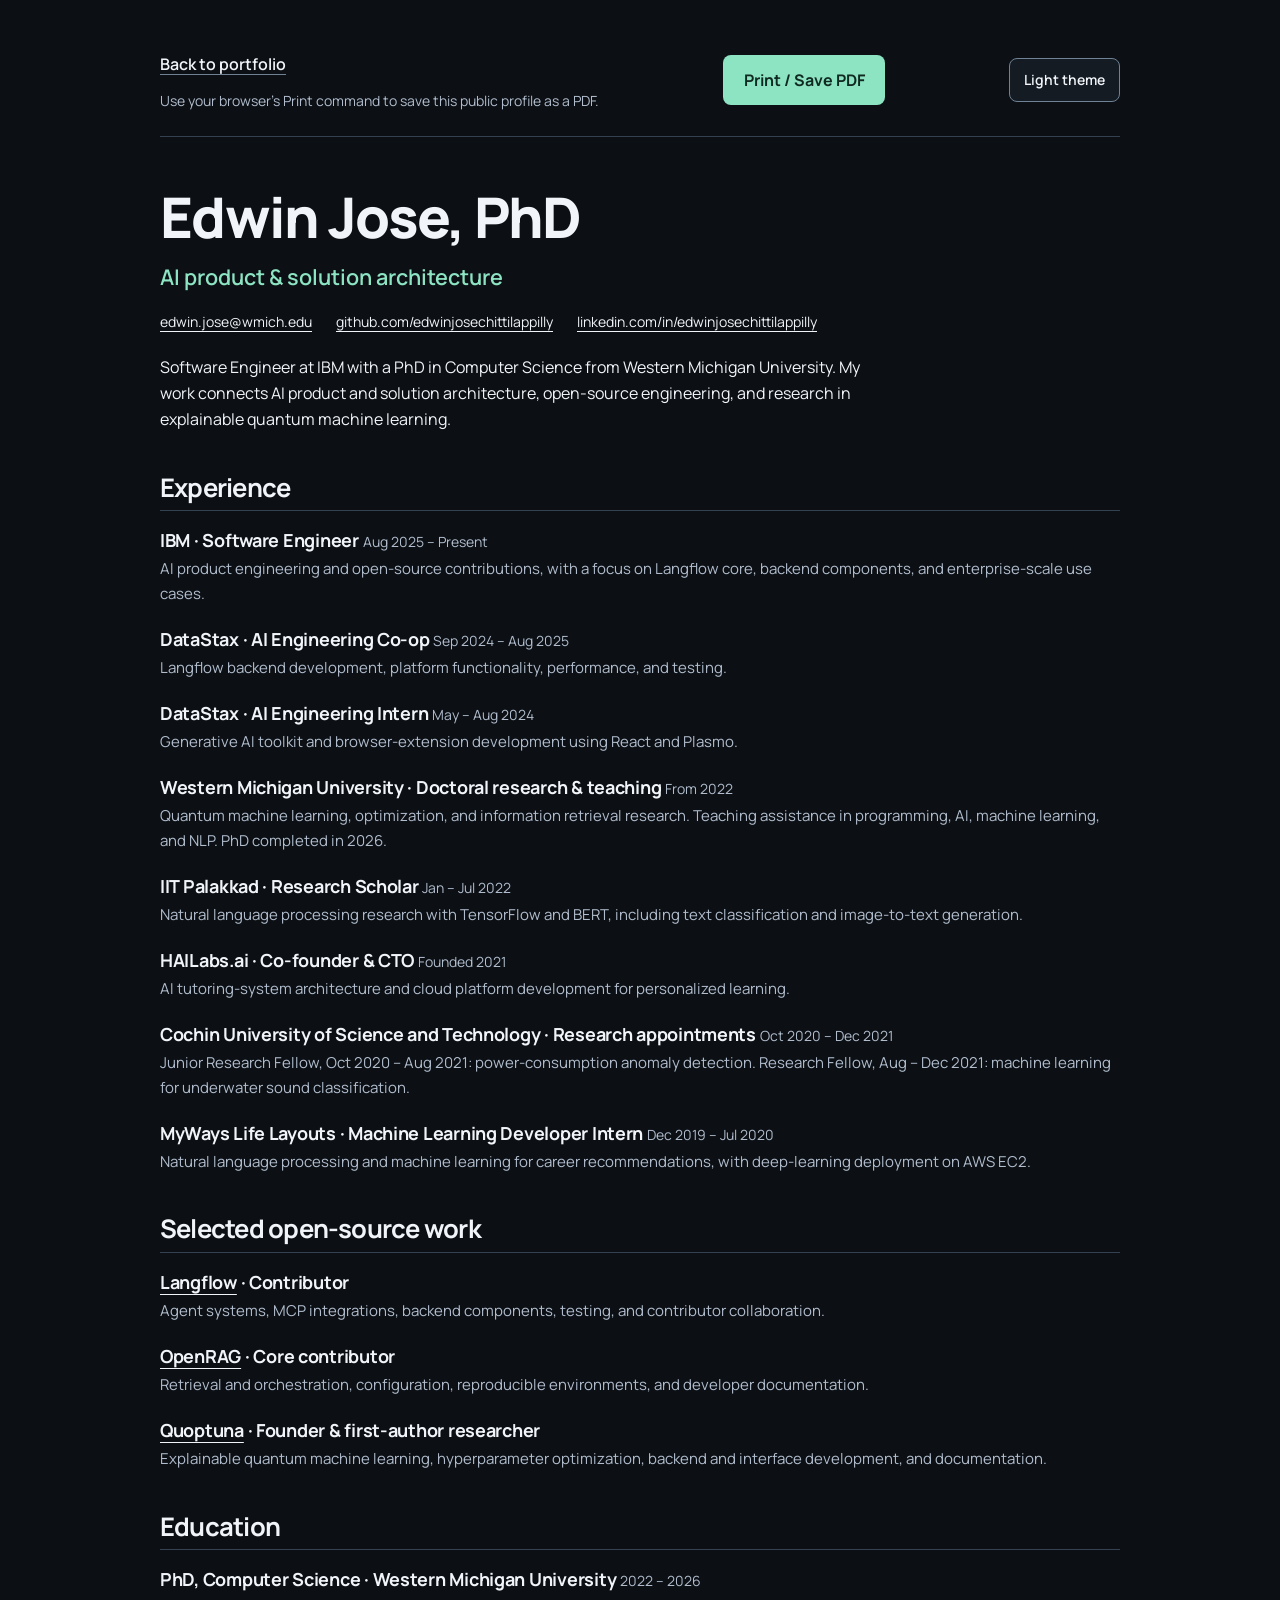
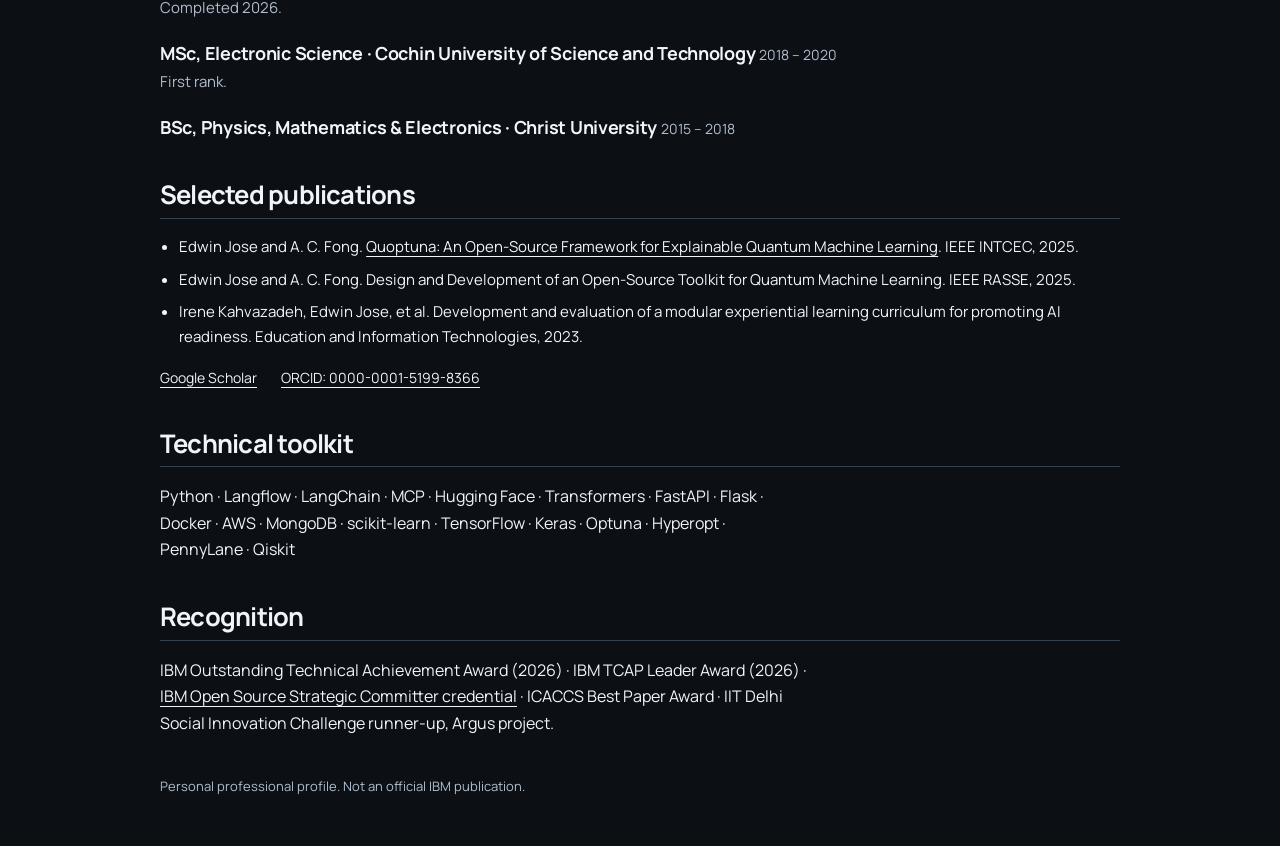
==== docs/print.html @ bef360bc "v1" ====
<!doctype html>
<html lang="en">
<head>
  <meta charset="utf-8">
  <meta name="viewport" content="width=device-width, initial-scale=1">
  <meta name="color-scheme" content="dark light">
  <meta name="theme-color" content="#0C1015">
  <meta name="description" content="A print-friendly public professional profile for Edwin Jose, Software Engineer and AI product and solution architecture practitioner.">
  <title>Edwin Jose | Printable professional profile</title>
  <script src="assets/theme-init.js"></script>
  <link rel="stylesheet" href="assets/styles.css">
  <script src="assets/site.js" defer></script>
</head>
<body>
  <a class="skip-link" href="#profile">Skip to profile</a>
  <main class="print-page" id="profile">
    <div class="print-toolbar">
      <div><a class="text-link" href="index.html">Back to portfolio</a><p>Use your browser’s Print command to save this public profile as a PDF.</p></div>
      <button type="button" class="button button-primary" data-print hidden>Print / Save PDF</button>
      <button type="button" class="theme-toggle" data-theme-toggle aria-label="Switch to light theme" aria-pressed="false" hidden><span data-theme-label>Light theme</span></button>
    </div>
    <header>
      <h1>Edwin Jose, PhD</h1>
      <p class="profile-subtitle">AI product &amp; solution architecture</p>
      <div class="print-contact"><a href="mailto:edwin.jose@wmich.edu">edwin.jose@wmich.edu</a><a href="https://github.com/edwinjosechittilappilly">github.com/edwinjosechittilappilly</a><a href="https://www.linkedin.com/in/edwinjosechittilappilly/">linkedin.com/in/edwinjosechittilappilly</a></div>
      <p class="print-summary">Software Engineer at IBM with a PhD in Computer Science from Western Michigan University. My work connects AI product and solution architecture, open-source engineering, and research in explainable quantum machine learning.</p>
    </header>
    <section aria-labelledby="experience-title">
      <h2 id="experience-title">Experience</h2>
      <article><h3>IBM · Software Engineer <span>Aug 2025 – Present</span></h3><p>AI product engineering and open-source contributions, with a focus on Langflow core, backend components, and enterprise-scale use cases.</p></article>
      <article><h3>DataStax · AI Engineering Co-op <span>Sep 2024 – Aug 2025</span></h3><p>Langflow backend development, platform functionality, performance, and testing.</p></article>
      <article><h3>DataStax · AI Engineering Intern <span>May – Aug 2024</span></h3><p>Generative AI toolkit and browser-extension development using React and Plasmo.</p></article>
      <article><h3>Western Michigan University · Doctoral research &amp; teaching <span>From 2022</span></h3><p>Quantum machine learning, optimization, and information retrieval research. Teaching assistance in programming, AI, machine learning, and NLP. PhD completed in 2026.</p></article>
      <article><h3>IIT Palakkad · Research Scholar <span>Jan – Jul 2022</span></h3><p>Natural language processing research with TensorFlow and BERT, including text classification and image-to-text generation.</p></article>
      <article><h3>HAILabs.ai · Co-founder &amp; CTO <span>Founded 2021</span></h3><p>AI tutoring-system architecture and cloud platform development for personalized learning.</p></article>
      <article><h3>Cochin University of Science and Technology · Research appointments <span>Oct 2020 – Dec 2021</span></h3><p>Junior Research Fellow, Oct 2020 – Aug 2021: power-consumption anomaly detection. Research Fellow, Aug – Dec 2021: machine learning for underwater sound classification.</p></article>
      <article><h3>MyWays Life Layouts · Machine Learning Developer Intern <span>Dec 2019 – Jul 2020</span></h3><p>Natural language processing and machine learning for career recommendations, with deep-learning deployment on AWS EC2.</p></article>
    </section>
    <section aria-labelledby="work-title">
      <h2 id="work-title">Selected open-source work</h2>
      <article><h3><a href="https://github.com/langflow-ai/langflow">Langflow</a> · Contributor</h3><p>Agent systems, MCP integrations, backend components, testing, and contributor collaboration.</p></article>
      <article><h3><a href="https://github.com/langflow-ai/openrag">OpenRAG</a> · Core contributor</h3><p>Retrieval and orchestration, configuration, reproducible environments, and developer documentation.</p></article>
      <article><h3><a href="https://github.com/Qentora/quoptuna">Quoptuna</a> · Founder &amp; first-author researcher</h3><p>Explainable quantum machine learning, hyperparameter optimization, backend and interface development, and documentation.</p></article>
    </section>
    <section aria-labelledby="education-title">
      <h2 id="education-title">Education</h2>
      <article><h3>PhD, Computer Science · Western Michigan University <span>2022 – 2026</span></h3><p>Completed 2026.</p></article>
      <article><h3>MSc, Electronic Science · Cochin University of Science and Technology <span>2018 – 2020</span></h3><p>First rank.</p></article>
      <article><h3>BSc, Physics, Mathematics &amp; Electronics · Christ University <span>2015 – 2018</span></h3></article>
    </section>
    <section aria-labelledby="research-title">
      <h2 id="research-title">Selected publications</h2>
      <ul>
        <li>Edwin Jose and A. C. Fong. <a href="https://doi.org/10.1109/INTCEC65580.2025.11256089">Quoptuna: An Open-Source Framework for Explainable Quantum Machine Learning</a>. IEEE INTCEC, 2025.</li>
        <li>Edwin Jose and A. C. Fong. Design and Development of an Open-Source Toolkit for Quantum Machine Learning. IEEE RASSE, 2025.</li>
        <li>Irene Kahvazadeh, Edwin Jose, et al. Development and evaluation of a modular experiential learning curriculum for promoting AI readiness. Education and Information Technologies, 2023.</li>
      </ul>
      <div class="print-contact"><a href="https://scholar.google.com/citations?user=ixU11F4AAAAJ">Google Scholar</a><a href="https://orcid.org/0000-0001-5199-8366">ORCID: 0000-0001-5199-8366</a></div>
    </section>
    <section aria-labelledby="skills-title">
      <h2 id="skills-title">Technical toolkit</h2>
      <p>Python · Langflow · LangChain · MCP · Hugging Face · Transformers · FastAPI · Flask · Docker · AWS · MongoDB · scikit-learn · TensorFlow · Keras · Optuna · Hyperopt · PennyLane · Qiskit</p>
    </section>
    <section aria-labelledby="recognition-title">
      <h2 id="recognition-title">Recognition</h2>
      <p>IBM Outstanding Technical Achievement Award (2026) · IBM TCAP Leader Award (2026) · <a href="https://www.credly.com/badges/7d3ca379-3edd-4765-b90c-b964ff041a8f/">IBM Open Source Strategic Committer credential</a> · ICACCS Best Paper Award · IIT Delhi Social Innovation Challenge runner-up, Argus project.</p>
    </section>
    <p class="print-disclaimer">Personal professional profile. Not an official IBM publication.</p>
  </main>
</body>
</html>
---- docs/assets/styles.css ----
@font-face {
  font-family: "Manrope";
  src: url("fonts/Manrope.ttf") format("truetype");
  font-style: normal;
  font-weight: 200 800;
  font-display: swap;
}

:root {
  color-scheme: dark;
  --ink: #0c1015;
  --surface: #151b23;
  --surface-raised: #1b2330;
  --text: #f1f5f9;
  --muted: #b1bdcd;
  --accent: #8de4c3;
  --accent-ink: #102a22;
  --line: #344150;
  --line-strong: #6f8195;
  --media-surface: #10161e;
  --gutter: clamp(1.25rem, 4vw, 4rem);
  --ease: cubic-bezier(.16, 1, .3, 1);
  font-family: "Manrope", sans-serif;
  font-size: 16px;
  scroll-behavior: smooth;
  scrollbar-color: var(--line-strong) var(--ink);
}

html[data-theme="light"] {
  color-scheme: light;
  --ink: #f4f7fa;
  --surface: #ffffff;
  --surface-raised: #e9eff5;
  --text: #14202b;
  --muted: #506073;
  --accent: #0b6b55;
  --accent-ink: #ffffff;
  --line: #c5ced8;
  --line-strong: #738295;
  --media-surface: #e9eff5;
}

* { box-sizing: border-box; }
[hidden] { display: none !important; }
body { margin: 0; background: var(--ink); color: var(--text); font-size: 1rem; font-weight: 400; line-height: 1.65; -webkit-font-smoothing: antialiased; }
::selection { background: var(--accent); color: var(--accent-ink); }
a { color: inherit; text-underline-offset: .25em; text-decoration-thickness: 1px; }
a:hover { color: var(--accent); }
a:focus-visible, button:focus-visible, summary:focus-visible { outline: 3px solid var(--accent); outline-offset: 5px; }
button { font: inherit; cursor: pointer; }
button, a, summary { -webkit-tap-highlight-color: transparent; }
h1, h2, h3, h4, p, figure, ol, ul, dl, dd { margin: 0; }
h1, h2, h3, h4 { line-height: 1.15; letter-spacing: -.03em; text-wrap: balance; }
h1 { font-weight: 800; }
h2 { font-size: clamp(2rem, 3.8vw, 3.5rem); font-weight: 700; }
h3 { font-size: 1.5rem; font-weight: 700; }
h4 { font-size: 1.0625rem; font-weight: 700; letter-spacing: -.015em; line-height: 1.4; }
p { max-width: 65ch; }
img { display: block; max-width: 100%; height: auto; }
[id] { scroll-margin-top: 2rem; }
.wrap { width: min(calc(100% - var(--gutter) * 2), 1280px); margin-inline: auto; }
.section-space { padding-block: clamp(4.5rem, 7vw, 7rem); }
.skip-link { position: fixed; z-index: 10; top: 1rem; left: 1rem; padding: .75rem 1rem; background: var(--accent); color: var(--accent-ink); transform: translateY(-180%); border-radius: 8px; font-weight: 700; }
.skip-link:focus { transform: none; color: var(--accent-ink); }
.site-header { display: flex; align-items: center; gap: 2rem; min-height: 88px; border-bottom: 1px solid var(--line); }
.wordmark { font-size: 1.125rem; font-weight: 800; letter-spacing: -.025em; white-space: nowrap; text-decoration: none; }
.wordmark-degree { margin-left: .5rem; color: var(--muted); font-size: .875rem; font-weight: 500; letter-spacing: 0; }
.primary-navigation { display: flex; gap: clamp(1rem, 2.2vw, 2rem); margin-left: auto; }
.primary-navigation a { padding-block: 1rem; text-decoration: none; font-weight: 500; white-space: nowrap; }
.header-controls { display: flex; align-items: center; gap: .625rem; }
.theme-toggle, .menu-button { min-height: 44px; padding: .5rem .875rem; background: var(--surface); color: var(--text); border: 1px solid var(--line-strong); border-radius: 8px; font-size: .875rem; font-weight: 600; white-space: nowrap; }
.theme-toggle:hover, .menu-button:hover { background: var(--surface-raised); color: var(--accent); border-color: var(--accent); }
.theme-toggle:active, .menu-button:active, .button:active { transform: translateY(1px); }
.menu-button { display: none; }
.hero { display: grid; grid-template-columns: minmax(0, 1.55fr) minmax(0, 1fr); gap: 3rem; padding-block: clamp(2.75rem, 4.5vw, 4.5rem) clamp(3rem, 4.5vw, 4.5rem); align-items: end; }
.hero-identity { animation: arrive .8s var(--ease); }
.hero h1 { font-size: clamp(3.75rem, 6.5vw, 6rem); line-height: 1.08; letter-spacing: -.04em; white-space: nowrap; }
.hero h1 span { font-size: .42em; font-weight: 500; letter-spacing: -.025em; }
.hero-focus { margin-top: 1.1rem; font-size: clamp(1.75rem, 3vw, 2.75rem); color: var(--accent); line-height: 1.22; letter-spacing: -.03em; font-weight: 600; }
.hero-actions { display: flex; align-items: center; flex-wrap: wrap; gap: 1.5rem; margin-top: 1.75rem; }
.button { display: inline-flex; align-items: center; justify-content: center; min-height: 48px; padding: .7rem 1.2rem; border: 1px solid transparent; border-radius: 8px; font-size: 1rem; font-weight: 700; text-decoration: none; white-space: nowrap; }
.button-primary { background: var(--accent); color: var(--accent-ink); }
.button-primary:hover { background: var(--text); color: var(--ink); }
.text-link { display: inline-block; font-weight: 600; text-decoration-color: var(--line-strong); padding-block: .2rem; }
.text-link:hover { text-decoration-color: var(--accent); }
.hero-context { padding-bottom: .2rem; }
.hero-intro { font-size: clamp(1.125rem, 1.65vw, 1.375rem); line-height: 1.6; max-width: 34ch; text-wrap: pretty; }
.current-role { margin-top: 1.5rem; color: var(--muted); }
.current-role strong { display: block; color: var(--text); font-weight: 600; }
.hero-context > .text-link { margin-top: .7rem; color: var(--muted); font-size: .9375rem; }
.hero-context > .text-link:hover { color: var(--accent); }
.section-heading { margin-bottom: 2rem; }
.section-heading > p { margin-top: .75rem; color: var(--muted); }
.work-heading h2 { font-size: clamp(1.75rem, 2.7vw, 2.5rem); }
.work-heading { padding-top: 1.5rem; border-top: 1px solid var(--line); }
.project-grid { display: grid; grid-template-columns: minmax(0, 7fr) minmax(0, 5fr); gap: 1.5rem; }
.project { min-width: 0; overflow: hidden; background: var(--surface); border: 1px solid var(--line); border-radius: 16px; }
.project-media { padding: 1.25rem 1.25rem .875rem; background: var(--media-surface); }
.project-media img { width: 100%; object-fit: contain; }
.project-media figcaption { margin-top: .75rem; color: var(--muted); font-size: .8125rem; line-height: 1.4; }
.project-copy { padding: 1.75rem; }
.project-title-line { display: flex; align-items: baseline; flex-wrap: wrap; gap: .4rem 1rem; margin-bottom: .875rem; }
.project-title-line h3 { font-size: clamp(1.75rem, 2.5vw, 2.5rem); letter-spacing: -.035em; }
.project-role { font-size: .875rem; color: var(--accent); font-weight: 500; }
.project-copy > p { color: var(--muted); }
.project-copy > .project-thesis { margin-bottom: 1rem; color: var(--text); font-size: 1.375rem; line-height: 1.4; letter-spacing: -.02em; font-weight: 600; }
.project-links { display: flex; flex-wrap: wrap; gap: .5rem 1.5rem; margin-top: 1.25rem; }
.project-links .text-link { font-size: .9375rem; }
.project-featured { grid-column: 1 / -1; display: grid; grid-template-columns: minmax(0, 1.4fr) minmax(0, 1fr); }
.project-featured .project-media { display: flex; flex-direction: column; justify-content: center; padding: 1.5rem; }
.project-featured .project-media img { margin-block: auto; }
.project-featured .project-media figcaption { padding-top: .5rem; }
.project-featured .project-copy { padding: 2rem; }
.project-featured .project-title-line { display: block; }
.project-featured .project-title-line h3 { font-size: 2.75rem; margin-bottom: .5rem; }
.project-langflow .project-media img { aspect-ratio: 1600 / 920; }
.project-quoptuna .project-media { display: flex; flex-direction: column; justify-content: center; }
.project-quoptuna .project-media img { aspect-ratio: 2; }
.project-langflow, .project-quoptuna { display: flex; flex-direction: column; }
.project-langflow .project-copy, .project-quoptuna .project-copy { flex: 1; }
.project-quoptuna .project-media { min-height: 0; flex: 0 0 auto; }
.project-details { margin-top: 1rem; }
details { border-top: 1px solid var(--line); }
summary { padding-block: .875rem; font-size: .9375rem; font-weight: 600; cursor: pointer; list-style-position: inside; }
summary::marker { color: var(--accent); }
summary:hover { color: var(--accent); }
.detail-content { padding-block: .25rem 1rem; color: var(--muted); font-size: 1rem; }
.detail-content p + p { margin-top: .75rem; }
.profile-section { margin-top: clamp(4.5rem, 7vw, 7rem); border-top: 1px solid var(--line); }
.profile-introduction { display: grid; grid-template-columns: minmax(0, 1fr) minmax(0, 1fr); gap: 4rem; margin-bottom: 4rem; }
.profile-copy { color: var(--muted); }
.profile-copy p:first-child { font-size: 1.125rem; color: var(--text); }
.profile-copy p + p { margin-top: 1rem; }
.practice-layout { display: grid; grid-template-columns: minmax(0, 1.6fr) minmax(0, 1fr); gap: clamp(2.5rem, 6vw, 6rem); }
.subsection-heading { display: flex; justify-content: space-between; align-items: baseline; flex-wrap: wrap; gap: .75rem; margin-bottom: 1.5rem; }
.subsection-heading .text-link { font-size: .9375rem; }
.timeline-entry { display: grid; grid-template-columns: 10rem minmax(0, 1fr); gap: 1.5rem; padding-block: 1.5rem; border-top: 1px solid var(--line); }
.timeline-date { font-size: .875rem; color: var(--muted); font-variant-numeric: tabular-nums; padding-top: .1rem; }
.timeline-entry h4 { font-size: 1.125rem; }
.role-title { margin-block: .25rem .6rem; color: var(--accent); font-weight: 500; font-size: .9375rem; }
.timeline-entry p:not(.timeline-date, .role-title) { color: var(--muted); }
.earlier-experience { margin-top: .5rem; }
.earlier-entries article { padding-block: 1rem; }
.earlier-entries h4 { color: var(--text); }
.capabilities-column > h3 { margin-bottom: 1.5rem; }
.capability-list > div { margin-top: 1.5rem; }
.capability-list dt { font-weight: 700; margin-bottom: .5rem; }
.capability-list dd { color: var(--muted); font-size: 1rem; line-height: 1.8; }
.research-section { border-top: 1px solid var(--line); }
.research-section .section-heading { margin-bottom: 3rem; }
.research-layout { display: grid; grid-template-columns: minmax(0, 1.6fr) minmax(0, 1fr); gap: clamp(2.5rem, 6vw, 6rem); }
.publication-list article { padding-block: 1.75rem; border-top: 1px solid var(--line); }
.publication-list article:first-child { padding-top: 0; border-top: 0; }
.publication-meta { font-size: .875rem; color: var(--accent); margin-bottom: .75rem; }
.publication-list h3 { font-size: clamp(1.25rem, 1.75vw, 1.5rem); line-height: 1.4; letter-spacing: -.02em; }
.publication-list h3 a { text-decoration-color: var(--line-strong); }
.publication-list article > p:last-child { color: var(--muted); font-size: .875rem; margin-top: .75rem; }
.research-links { display: flex; flex-wrap: wrap; gap: 1.5rem; margin-top: .75rem; }
.credentials { border-left: 1px solid var(--line); padding-left: 2rem; }
.credentials h3 { font-size: 1.25rem; margin-bottom: 1.5rem; }
.education-list, .recognition-list { list-style: none; padding: 0; }
.education-list li + li { margin-top: 1.25rem; }
.education-list p { color: var(--muted); font-size: .9375rem; }
.education-list .credential-detail { margin-top: .25rem; font-size: .875rem; }
.recognition-block { margin-top: 2.5rem; }
.recognition-list li { font-size: 1rem; line-height: 1.5; }
.recognition-list li + li { margin-top: 1rem; }
.recognition-list span { display: block; color: var(--muted); font-size: .875rem; margin-top: .2rem; }
.recognition-list a { text-decoration-color: var(--line-strong); }
.recognition-block details { margin-top: 1.25rem; }
.contact-section { display: grid; grid-template-columns: minmax(0, 1fr) auto; align-items: end; gap: 3rem; border-top: 1px solid var(--line); }
.contact-section h2 { font-size: clamp(2.75rem, 5.5vw, 5rem); line-height: 1.1; letter-spacing: -.035em; }
.contact-section p { margin-top: 1.5rem; color: var(--muted); }
.contact-email { display: inline-block; margin-top: 1.5rem; color: var(--accent); font-size: clamp(1.25rem, 2.8vw, 2.5rem); line-height: 1.4; letter-spacing: -.025em; font-weight: 600; overflow-wrap: anywhere; }
.contact-links { display: flex; flex-direction: column; align-items: flex-start; gap: .75rem; padding-bottom: .3rem; }
.contact-links a { text-decoration-color: var(--line-strong); font-weight: 500; }
.site-footer { display: flex; align-items: baseline; justify-content: space-between; gap: 1.5rem; border-top: 1px solid var(--line); padding-block: 1.5rem; font-size: .8125rem; color: var(--muted); }
.site-footer p:first-child { color: var(--text); font-weight: 600; white-space: nowrap; }
.site-footer a { white-space: nowrap; }
@keyframes arrive { from { opacity: .9; transform: translateY(10px); } to { opacity: 1; transform: translateY(0); } }

@media (min-width: 1025px) {
  .project-langflow .project-media, .project-quoptuna .project-media { height: 335px; }
  .project-langflow .project-media img, .project-quoptuna .project-media img { min-height: 0; flex: 1; height: calc(100% - 2rem); object-fit: contain; }
}
@media (max-width: 1100px) {
  .site-header { gap: 1.25rem; }
  .primary-navigation { gap: 1rem; }
  .primary-navigation a { font-size: .9375rem; }
  .hero { gap: 2rem; grid-template-columns: minmax(0, 1.4fr) minmax(0, 1fr); }
  .hero h1 { font-size: clamp(3rem, 6.2vw, 4.5rem); }
  .project-featured { grid-template-columns: minmax(0, 1.15fr) minmax(0, 1fr); }
  .project-featured .project-copy { padding: 1.5rem; }
  .project-featured .project-media { padding: 1.25rem; }
  .project-copy { padding: 1.5rem; }
  .timeline-entry { grid-template-columns: 1fr; gap: .35rem; }
  .profile-introduction { gap: 2.5rem; }
  .credentials { padding-left: 1.5rem; }
}
@media (max-width: 800px) {
  .site-header { flex-wrap: wrap; gap: .5rem 1rem; padding-block: 1rem; min-height: 80px; }
  .header-controls { margin-left: auto; }
  .primary-navigation { order: 3; margin-left: 0; width: 100%; justify-content: space-between; }
  .primary-navigation a { padding-block: .5rem; }
  .site-header[data-enhanced="true"] .menu-button { display: inline-flex; align-items: center; }
  .site-header[data-enhanced="true"] .primary-navigation { display: none; }
  .site-header[data-enhanced="true"] .primary-navigation.is-open { display: flex; }
  .hero { grid-template-columns: 1fr; gap: 2rem; padding-block: 3rem; }
  .hero h1 { font-size: clamp(3rem, 10vw, 5.5rem); }
  .hero-focus { font-size: clamp(1.75rem, 5vw, 2.75rem); }
  .hero-focus br { display: none; }
  .hero-intro { max-width: 48ch; font-size: 1.125rem; }
  .current-role { margin-top: 1rem; }
  .current-role strong { display: inline; }
  .project-grid { gap: 1.25rem; grid-template-columns: 1fr 1fr; }
  .project-featured { grid-template-columns: 1fr; }
  .project-featured .project-media { min-height: 0; padding: 1.25rem; }
  .project-featured .project-media img { margin-block: 0; }
  .project-title-line { display: block; }
  .project-title-line h3 { margin-bottom: .4rem; }
  .project-featured .project-title-line h3 { font-size: 2.25rem; }
  .project-media { padding: 1rem; }
  .project-langflow .project-media, .project-quoptuna .project-media { min-height: 205px; display: flex; flex-direction: column; justify-content: center; }
  .project-langflow .project-media img, .project-quoptuna .project-media img { margin-block: auto; }
  .project-media figcaption { font-size: .75rem; }
  .project-copy { padding: 1.25rem; }
  .profile-introduction { grid-template-columns: 1fr; gap: 1.5rem; margin-bottom: 3rem; }
  .practice-layout, .research-layout { grid-template-columns: minmax(0, 1.3fr) minmax(0, 1fr); gap: 2rem; }
  .capabilities-column > h3 { font-size: 1.3rem; }
  .credentials { padding-left: 1.25rem; }
  .contact-section { gap: 2rem; }
  .site-footer { flex-wrap: wrap; }
  .site-footer p:nth-child(2) { order: 3; width: 100%; }
}
@media (max-width: 600px) {
  :root { --gutter: 1.25rem; }
  .site-header { gap: .75rem; }
  .wordmark { font-size: 1rem; }
  .wordmark-degree { display: none; }
  .header-controls { gap: .5rem; }
  .theme-toggle, .menu-button { font-size: .8125rem; padding-inline: .625rem; }
  .primary-navigation { display: grid; grid-template-columns: 1fr 1fr; gap: .25rem 1rem; }
  .site-header[data-enhanced="true"] .primary-navigation.is-open { display: grid; }
  .primary-navigation a { font-size: 1rem; }
  .hero { padding-block: 2.5rem; gap: 1.75rem; }
  .hero h1 { font-size: clamp(2.75rem, 10vw, 3.75rem); }
  .hero h1 span { font-size: .39em; }
  .hero-focus { font-size: clamp(1.625rem, 6.5vw, 2.25rem); max-width: 18ch; margin-top: .875rem; }
  .hero-focus br { display: initial; }
  .hero-actions { margin-top: 1.5rem; gap: 1.25rem; }
  .hero-intro { font-size: 1rem; }
  .current-role { font-size: .875rem; }
  .hero-context > .text-link { font-size: .875rem; }
  .work-heading { padding-top: 1.25rem; }
  .section-heading { margin-bottom: 1.5rem; }
  .section-heading > p { margin-top: .6rem; }
  .project-grid { grid-template-columns: 1fr; }
  .project-featured { grid-column: auto; }
  .project-featured .project-media { padding: 1rem; }
  .project-featured .project-copy, .project-copy { padding: 1.25rem; }
  .project-title-line { display: flex; }
  .project-title-line h3, .project-featured .project-title-line h3 { font-size: 2rem; margin-bottom: 0; }
  .project-featured .project-title-line { display: flex; }
  .project-copy > .project-thesis { font-size: 1.25rem; }
  .project-langflow .project-media, .project-quoptuna .project-media { min-height: 0; }
  .project-langflow .project-media img, .project-quoptuna .project-media img { margin-block: 0; }
  .practice-layout, .research-layout { grid-template-columns: 1fr; gap: 3rem; }
  .profile-introduction { margin-bottom: 2.5rem; }
  .profile-copy p:first-child { font-size: 1rem; }
  .timeline-entry { padding-block: 1.25rem; }
  .capabilities-column { padding-top: 2rem; border-top: 1px solid var(--line); }
  .capability-list { display: grid; grid-template-columns: 1fr; }
  .capabilities-column > h3 { margin-bottom: 0; font-size: 1.5rem; }
  .research-section .section-heading { margin-bottom: 2rem; }
  .publication-list article { padding-block: 1.5rem; }
  .credentials { border-left: 0; border-top: 1px solid var(--line); padding: 2rem 0 0; }
  .contact-section { grid-template-columns: 1fr; gap: 2.5rem; }
  .contact-section h2 { font-size: clamp(2.625rem, 10vw, 3.75rem); }
  .contact-section p { margin-top: 1.25rem; }
  .contact-links { display: grid; grid-template-columns: 1fr 1fr; gap: .75rem 1rem; }
  .contact-email { font-size: clamp(1.125rem, 5.2vw, 1.75rem); }
}
@media (prefers-reduced-motion: reduce) {
  :root { scroll-behavior: auto; }
  *, *::before, *::after { animation: none !important; transition: none !important; }
}

/* The public profile remains a complete, standalone document. */
.print-page { width: min(calc(100% - var(--gutter) * 2), 960px); margin-inline: auto; padding-block: 3rem; }
.print-toolbar { display: flex; justify-content: space-between; align-items: center; flex-wrap: wrap; gap: 1.5rem; padding-bottom: 1.5rem; margin-bottom: 3rem; border-bottom: 1px solid var(--line); }
.print-toolbar p { color: var(--muted); font-size: .875rem; margin-top: .5rem; }
.print-page h1 { font-size: clamp(2.5rem, 6vw, 3.5rem); }
.print-page .profile-subtitle { margin-top: .6rem; color: var(--accent); font-size: 1.35rem; font-weight: 600; }
.print-contact { display: flex; flex-wrap: wrap; gap: .4rem 1.5rem; font-size: .875rem; margin-top: 1rem; }
.print-contact a { overflow-wrap: anywhere; }
.print-page .print-summary { margin-top: 1.25rem; max-width: 70ch; }
.print-page section { margin-top: 2.5rem; }
.print-page section h2 { padding-bottom: .5rem; margin-bottom: 1rem; border-bottom: 1px solid var(--line); font-size: 1.6rem; }
.print-page article + article { margin-top: 1.2rem; }
.print-page article h3 { font-size: 1.125rem; line-height: 1.45; letter-spacing: -.015em; }
.print-page article h3 span { font-size: .875rem; color: var(--muted); font-weight: 400; letter-spacing: 0; }
.print-page article p { margin-top: .25rem; max-width: none; font-size: .9375rem; color: var(--muted); }
.print-page ul { padding-left: 1.2rem; font-size: .9375rem; }
.print-page li + li { margin-top: .5rem; }
.print-disclaimer { margin-top: 2.5rem; font-size: .8125rem; color: var(--muted); }
@media (max-width: 600px) {
  .print-page { padding-block: 2rem; }
  .print-toolbar { align-items: flex-start; flex-direction: column; }
  .print-contact { flex-direction: column; }
  .print-page article h3 span { display: block; }
}
@media print {
  :root, html[data-theme="light"] {
    color-scheme: light;
    --ink: #fff;
    --surface: #fff;
    --surface-raised: #fff;
    --text: #111;
    --muted: #444;
    --accent: #174d3e;
    --accent-ink: #fff;
    --line: #bbb;
    --line-strong: #666;
    --media-surface: #fff;
    font-size: 10pt;
    scroll-behavior: auto;
  }
  @page { margin: 16mm; background: #fff; }
  html { background: #fff !important; }
  body { background: #fff !important; color: #111 !important; font-size: 10pt; line-height: 1.5; }
  *, *::before, *::after { animation: none !important; transition: none !important; }
  .skip-link, .site-header, .hero-actions, .site-footer, .print-toolbar { display: none !important; }
  a { color: #174d3e; text-decoration: underline; text-decoration-thickness: .5pt; overflow-wrap: anywhere; }
  h2, h3, h4 { break-after: avoid; }
  .wrap { width: 100%; max-width: none; }
  .section-space { padding-block: 1.75rem; }
  .hero { padding-block: 0 2rem; gap: 2rem; }
  .hero h1 { font-size: 3.5rem; }
  .hero-focus { font-size: 1.75rem; }
  .hero-intro { font-size: 1rem; }
  .section-heading { margin-bottom: 1.25rem; }
  h2 { font-size: 2rem; }
  .project-grid { display: block; }
  .project { margin-bottom: 1.5rem; border: 1px solid #bbb; break-inside: avoid; }
  .project-featured { display: block; }
  .project-media { display: none !important; }
  .project-copy, .project-featured .project-copy { padding: 1.25rem; }
  .project-title-line h3, .project-featured .project-title-line h3 { font-size: 1.75rem; }
  .project-copy > .project-thesis { font-size: 1.2rem; }
  .profile-section { margin-top: 2rem; }
  .profile-introduction { gap: 2rem; margin-bottom: 2rem; }
  .practice-layout, .research-layout { display: block; }
  .timeline-entry { grid-template-columns: 10rem 1fr; padding-block: 1rem; break-inside: avoid; }
  .capabilities-column { margin-top: 1.5rem; }
  .capability-list { display: grid; grid-template-columns: 1fr 1fr; gap: 0 2rem; }
  details::details-content { display: block; content-visibility: visible; }
  details > summary { display: none; }
  details > .detail-content { display: block !important; }
  details { border: 0; }
  .earlier-entries article { padding-block: .5rem; break-inside: avoid; }
  .publication-list article { break-inside: avoid; padding-block: 1rem; }
  .credentials { border-left: 0; padding-left: 0; margin-top: 2rem; display: grid; grid-template-columns: 1fr 1fr; gap: 2rem; }
  .recognition-block { margin-top: 0; }
  .education-list li, .recognition-list li { break-inside: avoid; }
  .contact-section { gap: 2rem; }
  .contact-section h2 { font-size: 2.5rem; }
  .contact-email { font-size: 1.5rem; }
  .print-page { width: 100%; max-width: none; padding: 0; }
  .print-page h1 { font-size: 3rem; }
  .print-page .profile-subtitle { font-size: 1.2rem; }
  .print-page section { margin-top: 1.4rem; }
  .print-page section h2 { margin-bottom: .7rem; font-size: 1.35rem; }
  .print-page article + article { margin-top: .8rem; }
  .print-page article { break-inside: avoid; }
  .print-page article h3 { font-size: 1.05rem; }
  .print-page article p, .print-page li { font-size: .9rem; }
  .print-disclaimer { margin-top: 1.5rem; }
}
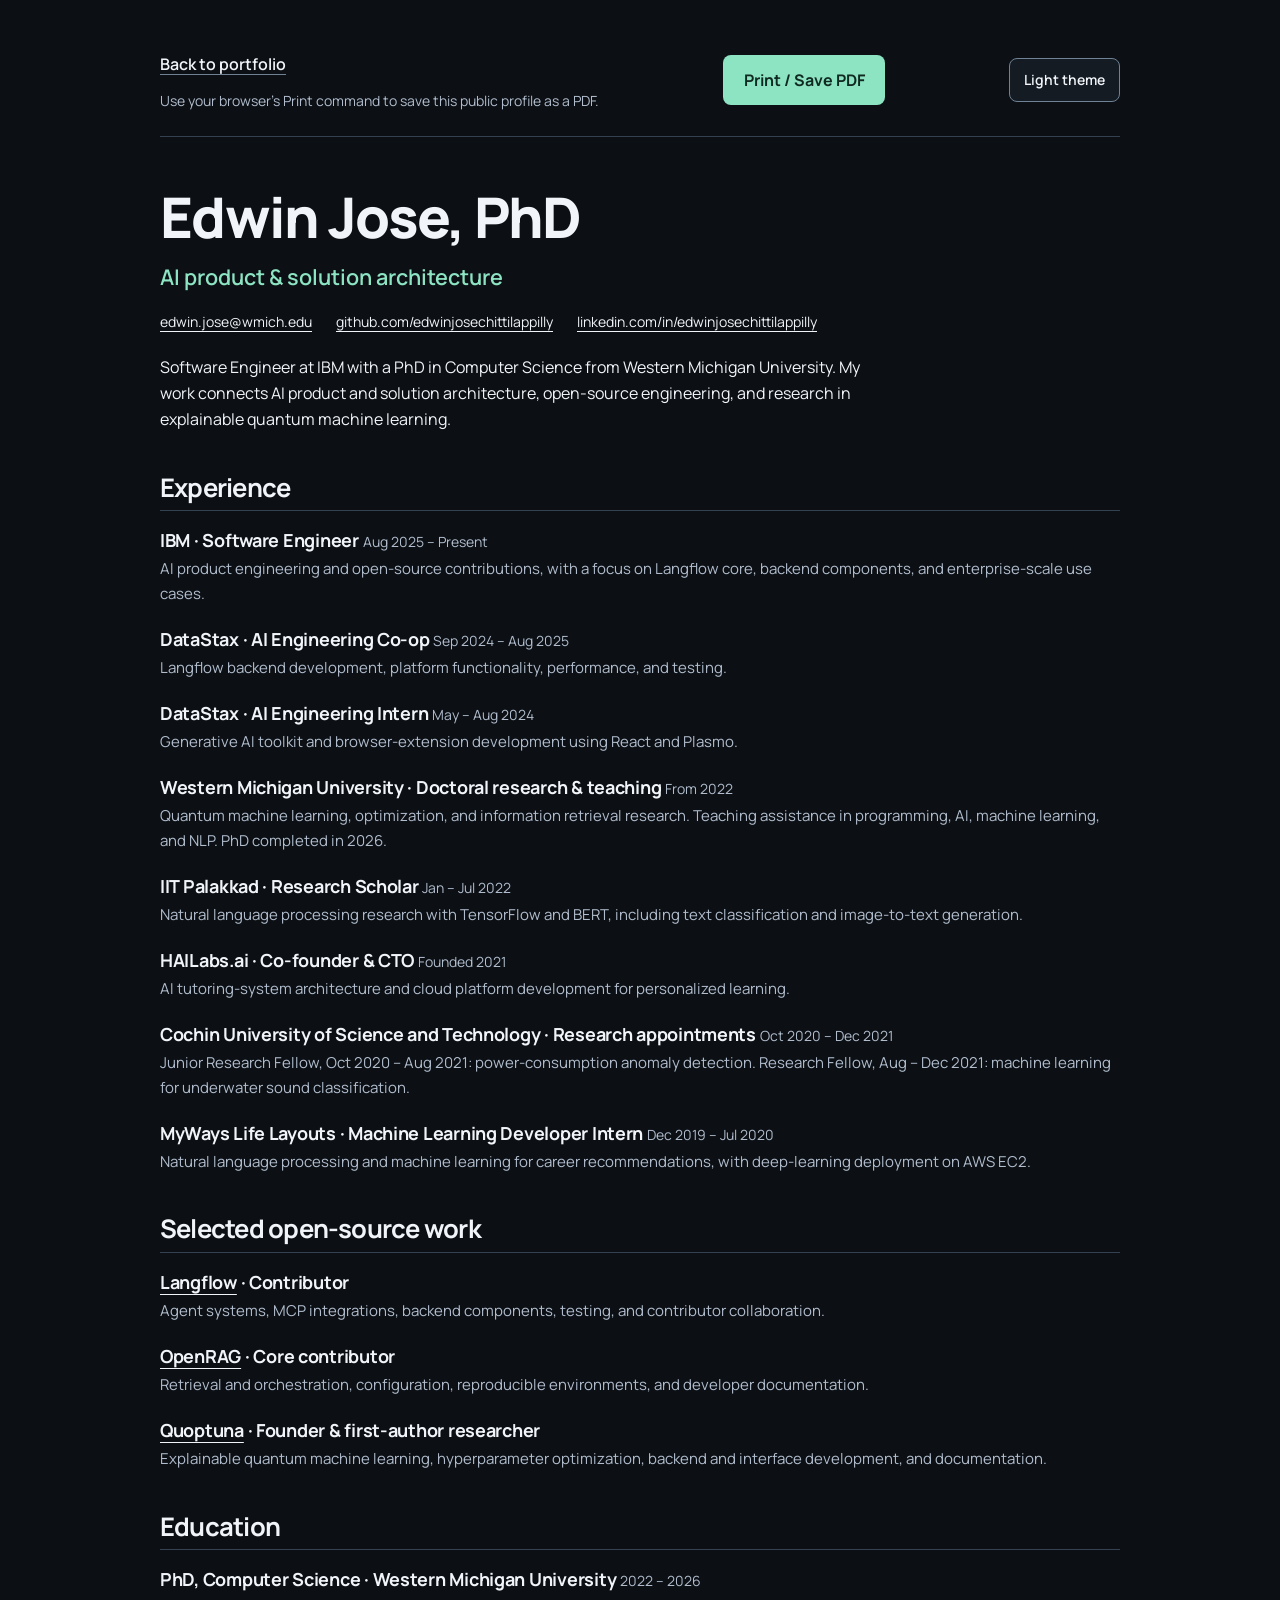
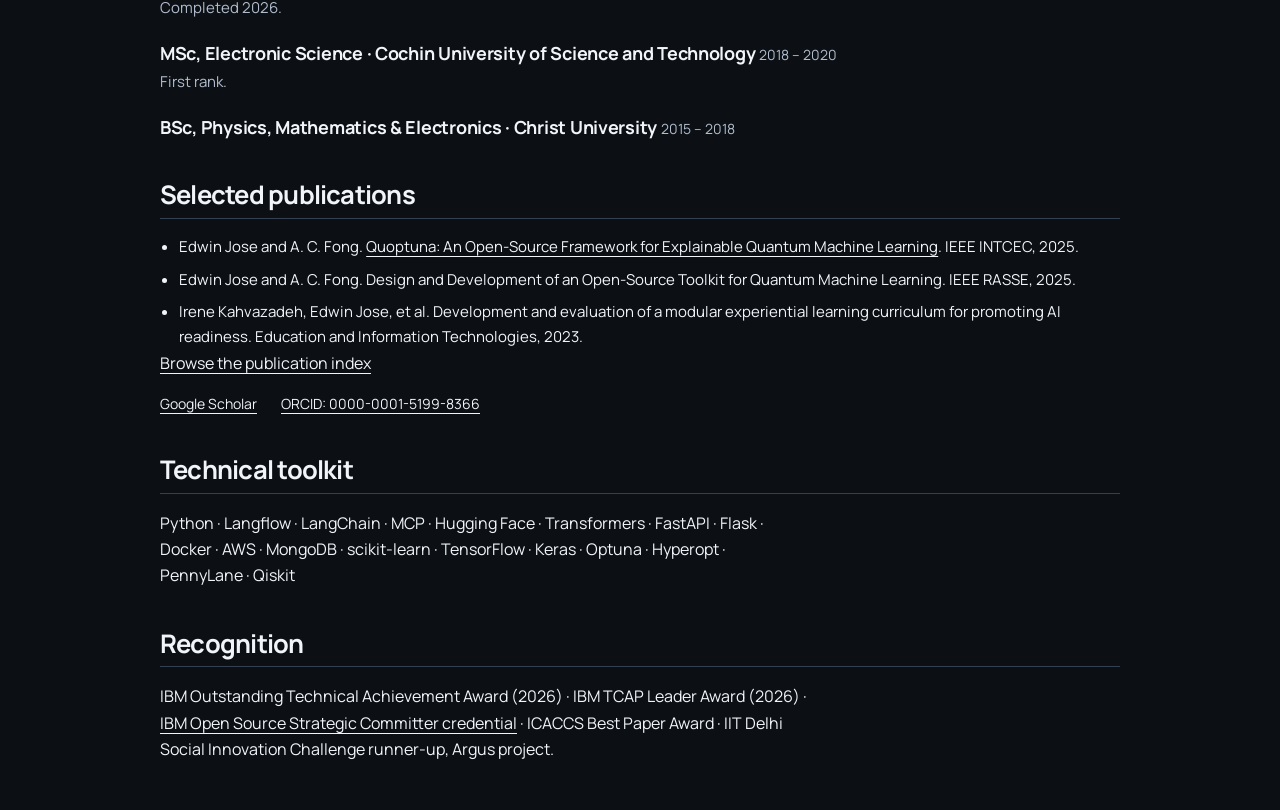
==== commit c7149772: "v2" ====
--- a/docs/print.html
+++ b/docs/print.html
@@ -55,6 +55,7 @@
         <li>Edwin Jose and A. C. Fong. Design and Development of an Open-Source Toolkit for Quantum Machine Learning. IEEE RASSE, 2025.</li>
         <li>Irene Kahvazadeh, Edwin Jose, et al. Development and evaluation of a modular experiential learning curriculum for promoting AI readiness. Education and Information Technologies, 2023.</li>
       </ul>
+      <p><a href="publications.html">Browse the publication index</a></p>
       <div class="print-contact"><a href="https://scholar.google.com/citations?user=ixU11F4AAAAJ">Google Scholar</a><a href="https://orcid.org/0000-0001-5199-8366">ORCID: 0000-0001-5199-8366</a></div>
     </section>
     <section aria-labelledby="skills-title">
@@ -65,7 +66,6 @@
       <h2 id="recognition-title">Recognition</h2>
       <p>IBM Outstanding Technical Achievement Award (2026) · IBM TCAP Leader Award (2026) · <a href="https://www.credly.com/badges/7d3ca379-3edd-4765-b90c-b964ff041a8f/">IBM Open Source Strategic Committer credential</a> · ICACCS Best Paper Award · IIT Delhi Social Innovation Challenge runner-up, Argus project.</p>
     </section>
-    <p class="print-disclaimer">Personal professional profile. Not an official IBM publication.</p>
   </main>
 </body>
 </html>
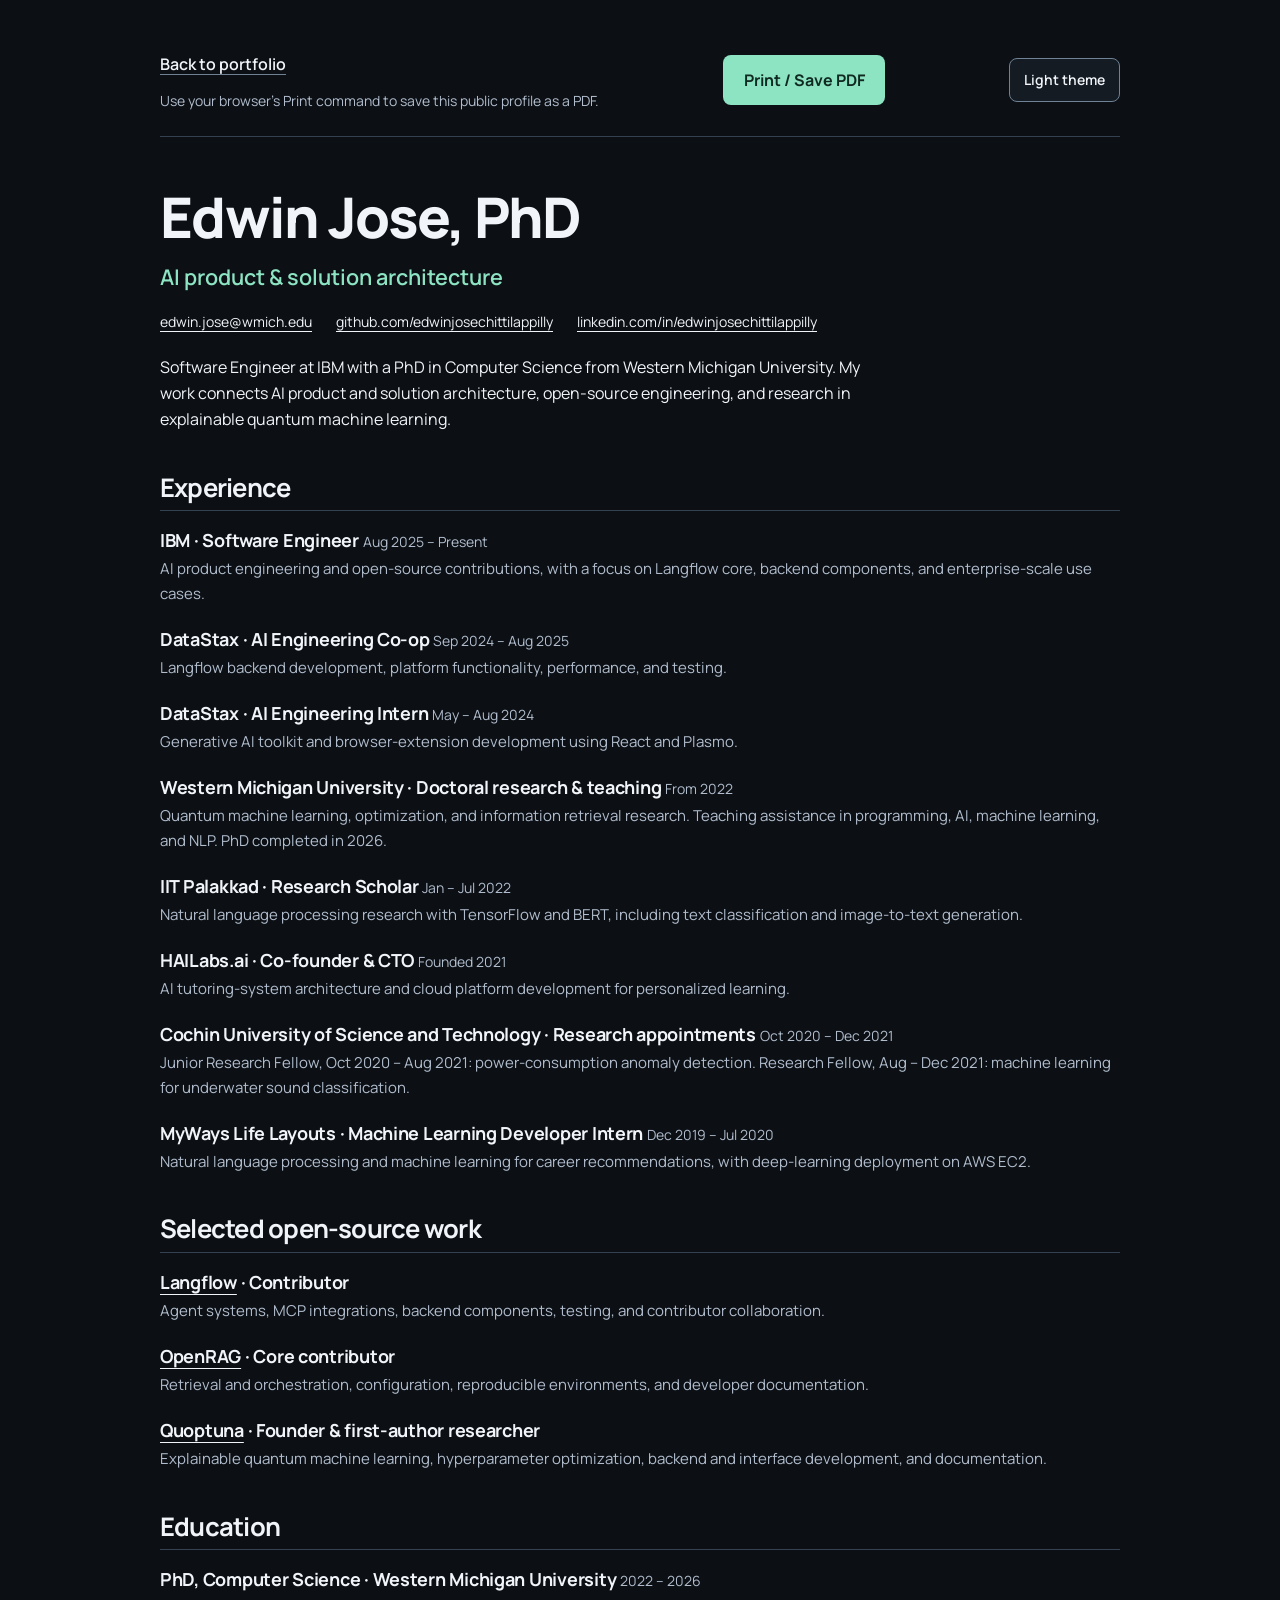
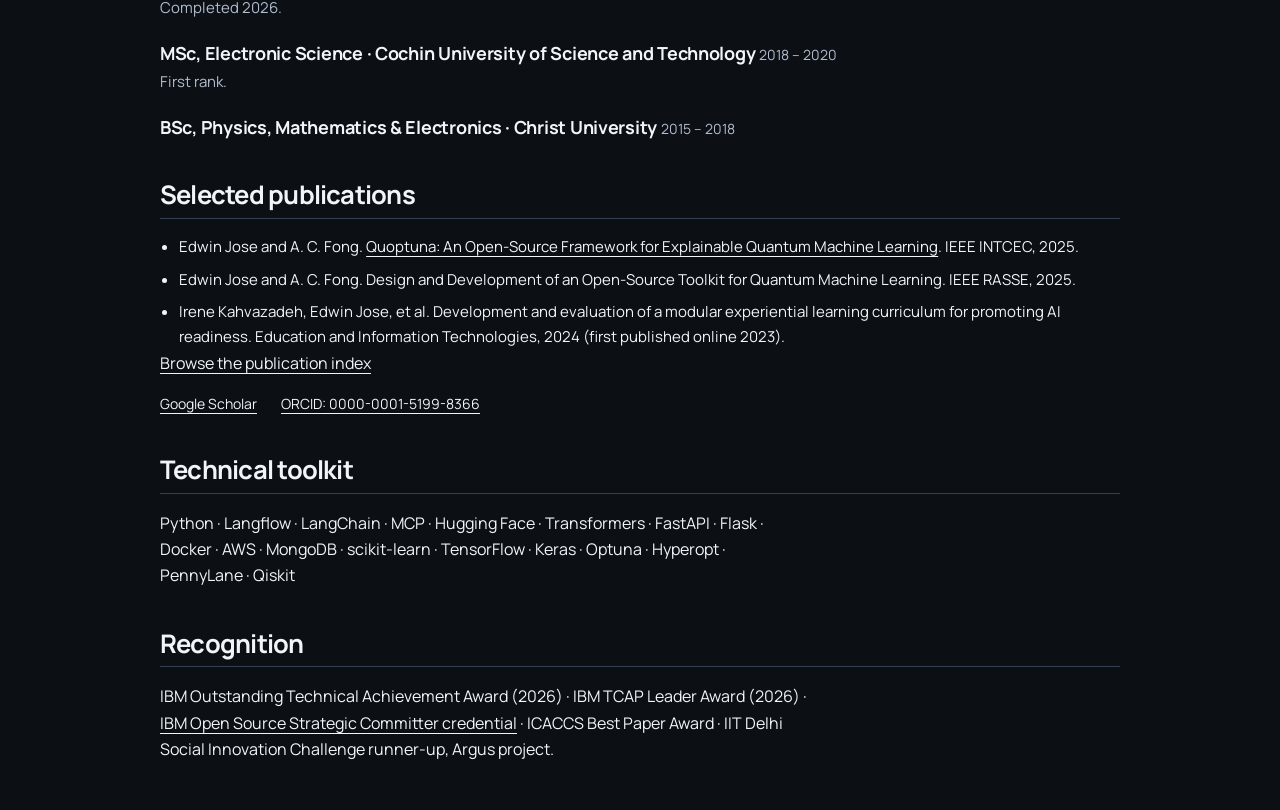
==== commit 272e3049: "v3.1" ====
--- a/docs/print.html
+++ b/docs/print.html
@@ -53,7 +53,7 @@
       <ul>
         <li>Edwin Jose and A. C. Fong. <a href="https://doi.org/10.1109/INTCEC65580.2025.11256089">Quoptuna: An Open-Source Framework for Explainable Quantum Machine Learning</a>. IEEE INTCEC, 2025.</li>
         <li>Edwin Jose and A. C. Fong. Design and Development of an Open-Source Toolkit for Quantum Machine Learning. IEEE RASSE, 2025.</li>
-        <li>Irene Kahvazadeh, Edwin Jose, et al. Development and evaluation of a modular experiential learning curriculum for promoting AI readiness. Education and Information Technologies, 2023.</li>
+        <li>Irene Kahvazadeh, Edwin Jose, et al. Development and evaluation of a modular experiential learning curriculum for promoting AI readiness. Education and Information Technologies, 2024 (first published online 2023).</li>
       </ul>
       <p><a href="publications.html">Browse the publication index</a></p>
       <div class="print-contact"><a href="https://scholar.google.com/citations?user=ixU11F4AAAAJ">Google Scholar</a><a href="https://orcid.org/0000-0001-5199-8366">ORCID: 0000-0001-5199-8366</a></div>
--- a/docs/assets/styles.css
+++ b/docs/assets/styles.css
@@ -230,7 +230,6 @@
   .credentials { padding-left: 1.25rem; }
   .contact-section { gap: 2rem; }
   .site-footer { flex-wrap: wrap; }
-  .site-footer p:nth-child(2) { order: 3; width: 100%; }
 }
 @media (max-width: 600px) {
   :root { --gutter: 1.25rem; }
@@ -302,7 +301,6 @@
 .print-page article p { margin-top: .25rem; max-width: none; font-size: .9375rem; color: var(--muted); }
 .print-page ul { padding-left: 1.2rem; font-size: .9375rem; }
 .print-page li + li { margin-top: .5rem; }
-.print-disclaimer { margin-top: 2.5rem; font-size: .8125rem; color: var(--muted); }
 @media (max-width: 600px) {
   .print-page { padding-block: 2rem; }
   .print-toolbar { align-items: flex-start; flex-direction: column; }
@@ -374,5 +372,4 @@
   .print-page article { break-inside: avoid; }
   .print-page article h3 { font-size: 1.05rem; }
   .print-page article p, .print-page li { font-size: .9rem; }
-  .print-disclaimer { margin-top: 1.5rem; }
-}
+}
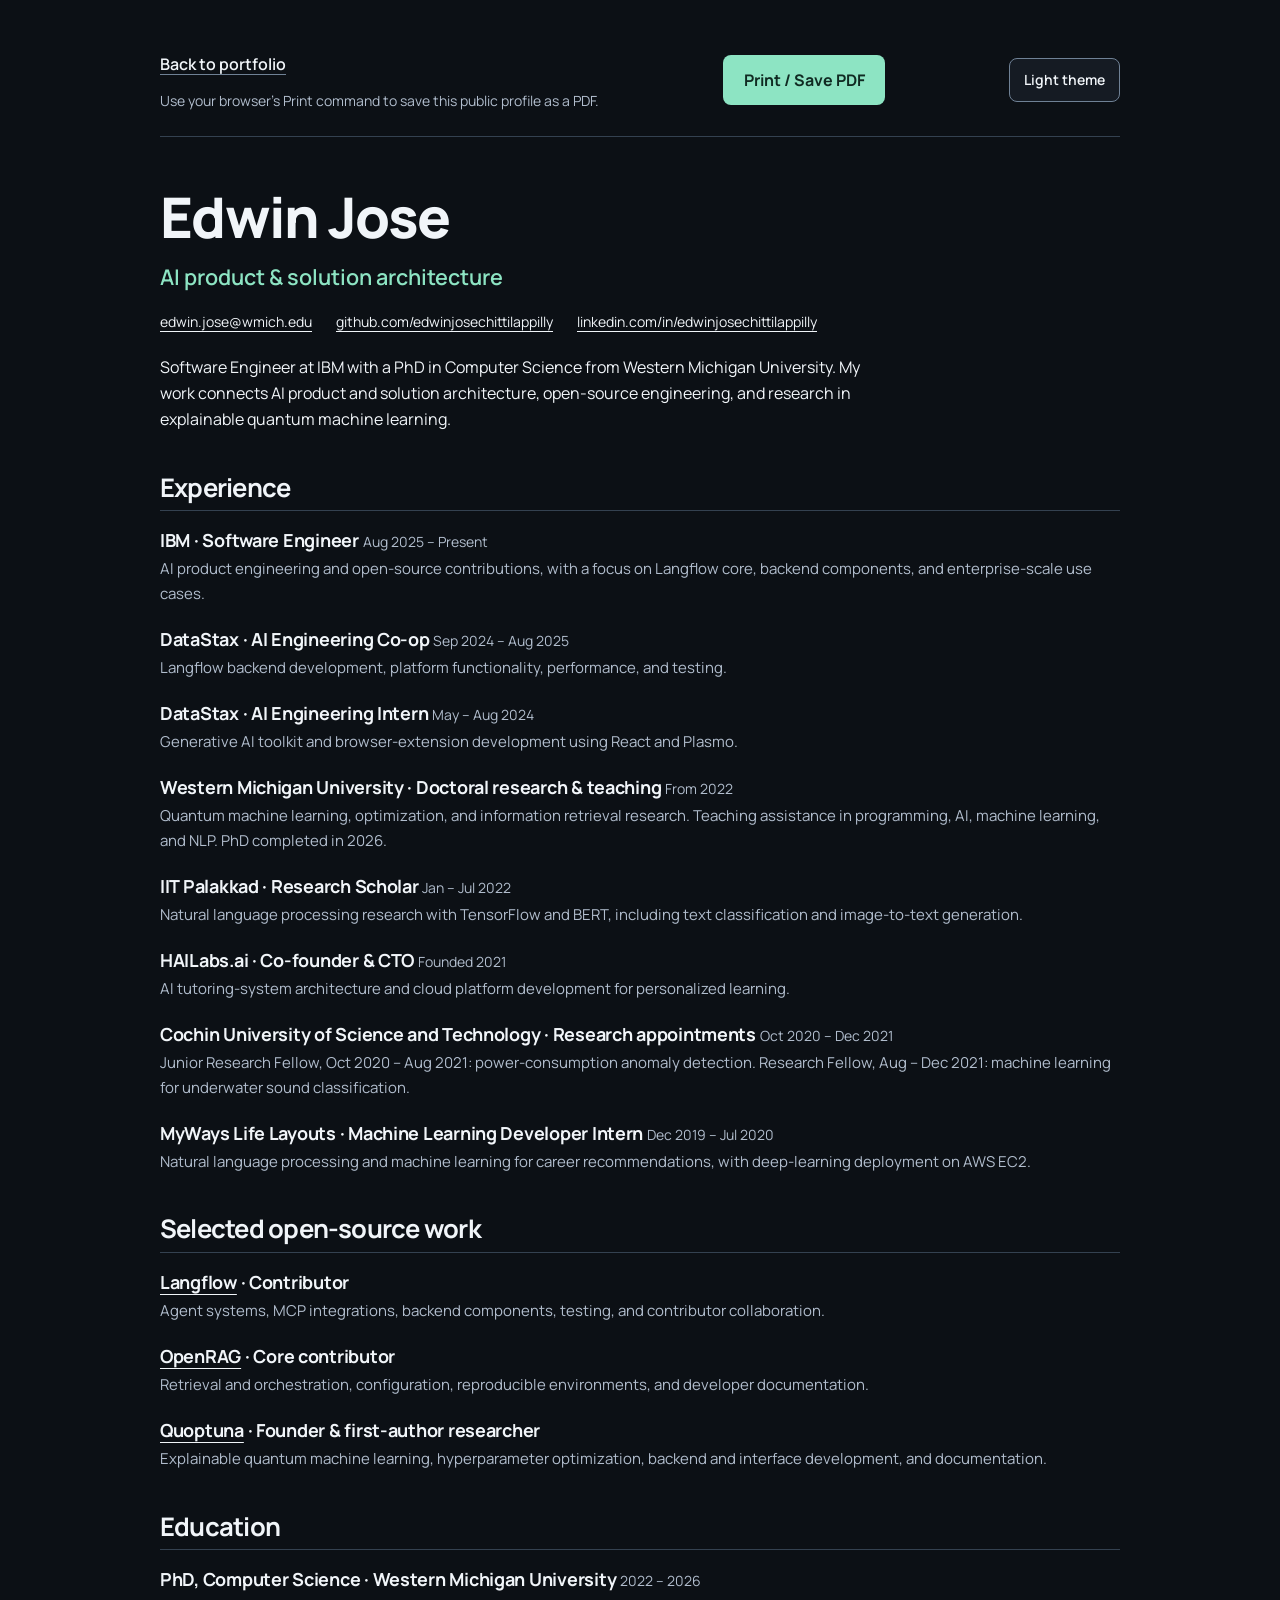
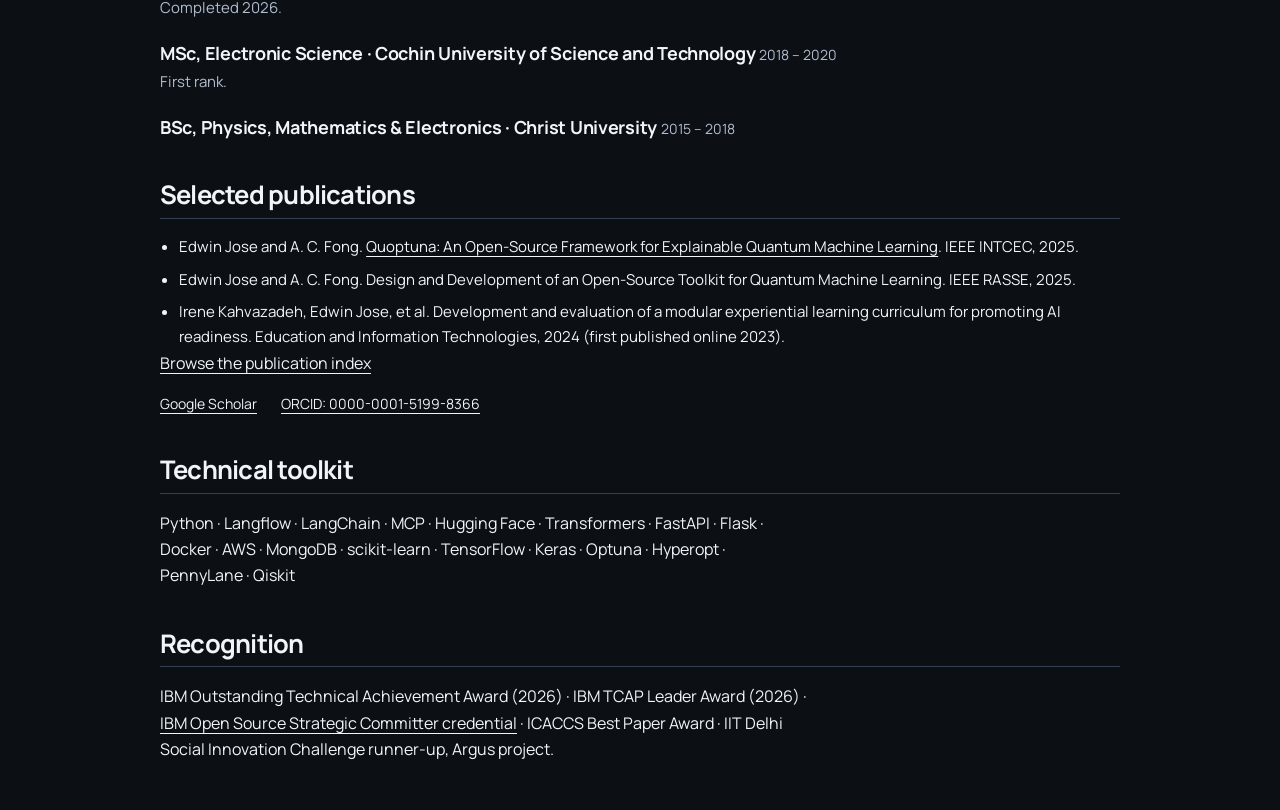
==== commit 8c616068: "v3.2" ====
--- a/docs/print.html
+++ b/docs/print.html
@@ -20,7 +20,7 @@
       <button type="button" class="theme-toggle" data-theme-toggle aria-label="Switch to light theme" aria-pressed="false" hidden><span data-theme-label>Light theme</span></button>
     </div>
     <header>
-      <h1>Edwin Jose, PhD</h1>
+      <h1>Edwin Jose</h1>
       <p class="profile-subtitle">AI product &amp; solution architecture</p>
       <div class="print-contact"><a href="mailto:edwin.jose@wmich.edu">edwin.jose@wmich.edu</a><a href="https://github.com/edwinjosechittilappilly">github.com/edwinjosechittilappilly</a><a href="https://www.linkedin.com/in/edwinjosechittilappilly/">linkedin.com/in/edwinjosechittilappilly</a></div>
       <p class="print-summary">Software Engineer at IBM with a PhD in Computer Science from Western Michigan University. My work connects AI product and solution architecture, open-source engineering, and research in explainable quantum machine learning.</p>
